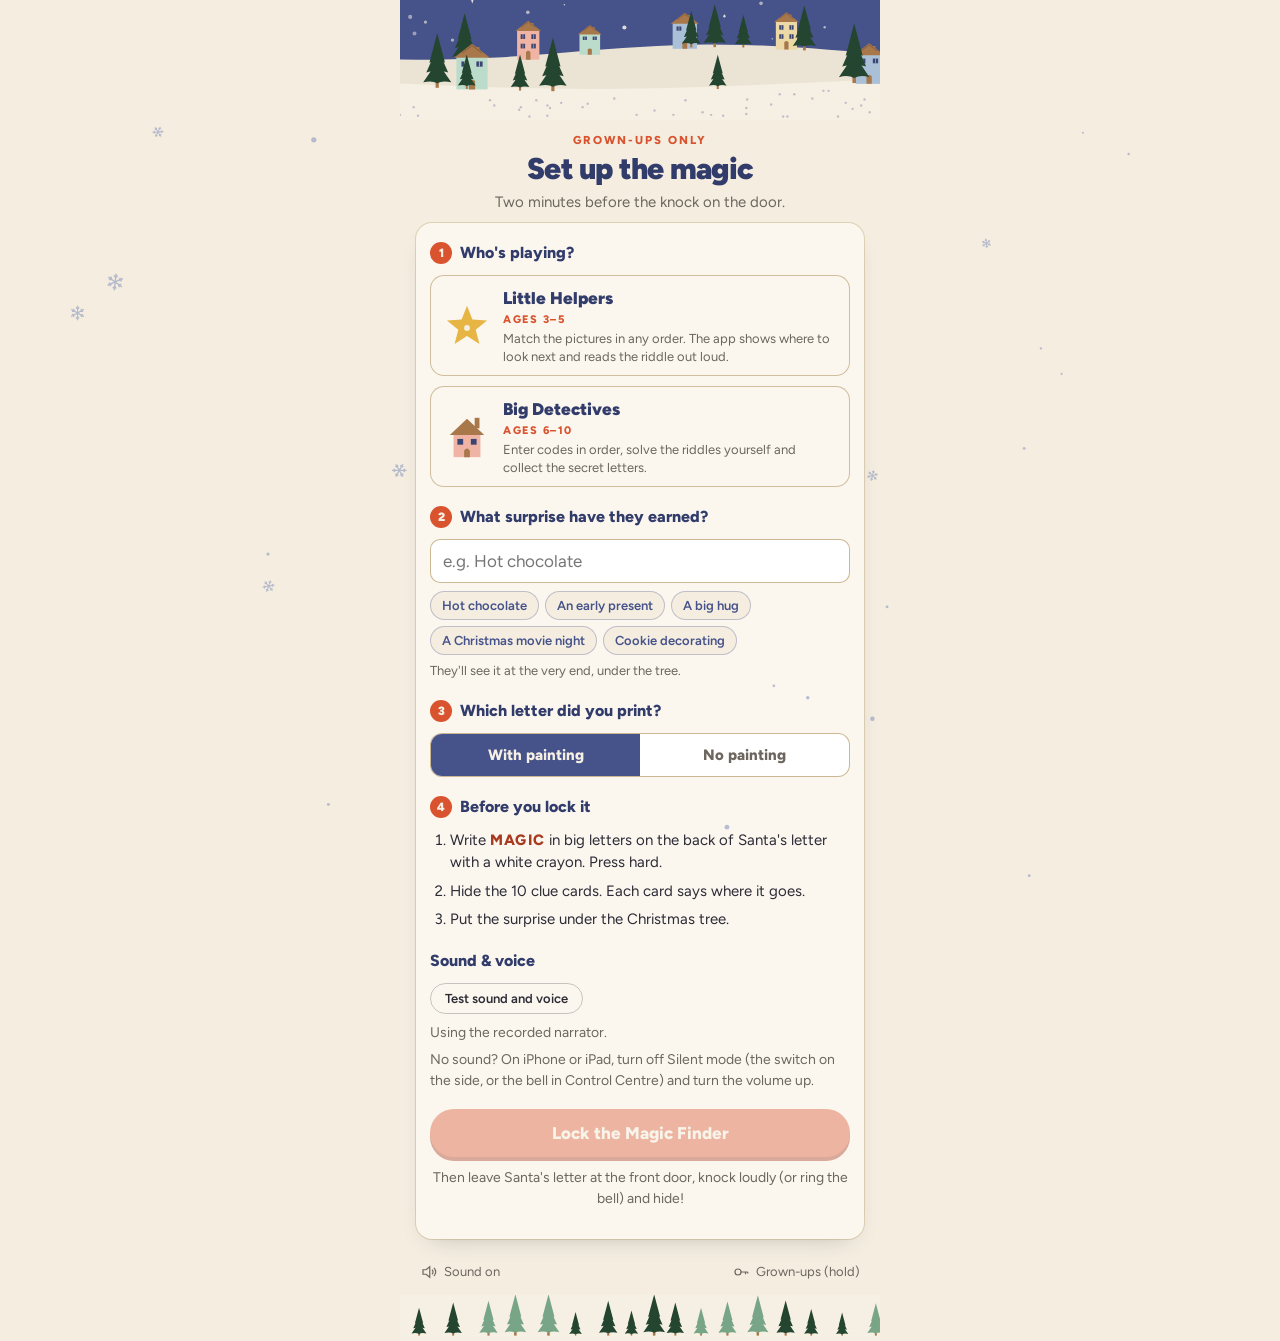
==== index.html @ da3b89fc "Halloween: update found-10 line Co-Authored-By: Claude Opus 5.5 <noreply@anthropic.com> Claude-Sessi" ====
<!doctype html>
<html lang="en">
<head>
<meta charset="utf-8">
<meta name="viewport" content="width=device-width, initial-scale=1, viewport-fit=cover">
<meta name="theme-color" content="#f6efe2">
<meta name="robots" content="noindex">
<title>Scavenger Hunt</title>
<link rel="stylesheet" href="shared/fonts.css">
<link rel="stylesheet" href="app.css?v=202610191524">
</head>
<body>
<div id="defs"></div>
<canvas id="snow" aria-hidden="true"></canvas>
<main id="app" aria-live="polite">
  <p class="loading">Warming up the magic…</p>
</main>
<script src="shared/motifs.js?v=202610191524"></script>
<script src="app.js?v=202610191524"></script>
</body>
</html>
---- shared/fonts.css ----
/* Figtree, self-hosted (SIL Open Font License) — no Google Fonts dependency */
@font-face{font-family:"Figtree";font-weight:400;font-style:normal;font-display:swap;src:url(fonts/figtree-latin-400-normal.woff2) format("woff2")}
@font-face{font-family:"Figtree";font-weight:400;font-style:italic;font-display:swap;src:url(fonts/figtree-latin-400-italic.woff2) format("woff2")}
@font-face{font-family:"Figtree";font-weight:600;font-style:normal;font-display:swap;src:url(fonts/figtree-latin-600-normal.woff2) format("woff2")}
@font-face{font-family:"Figtree";font-weight:800;font-style:normal;font-display:swap;src:url(fonts/figtree-latin-800-normal.woff2) format("woff2")}
@font-face{font-family:"Figtree";font-weight:900;font-style:normal;font-display:swap;src:url(fonts/figtree-latin-900-normal.woff2) format("woff2")}
---- app.css ----
/* Colours are injected as CSS variables by app.js from the theme palette (--paper, --navy, --red …). */
:root{
  --paper:#f4ede0;--card:#fbf7ef;--ink:#2c2b36;--ink-soft:#6c665e;--navy:#46528a;--navy-deep:#323c6b;--red:#d9532f;--red-deep:#a83a1f;
  --pine:#24452f;--sage:#78a586;--tan:#b59a66;--cream:#f6f0e4;--mustard:#e7b544;
  --font:"Figtree",ui-sans-serif,system-ui,-apple-system,"Segoe UI",sans-serif;--gutter:16px;
}
*{box-sizing:border-box;-webkit-tap-highlight-color:transparent}
html,body{margin:0;min-height:100%}
body{background:var(--paper);color:var(--ink);font-family:var(--font);font-size:17px;line-height:1.5;-webkit-font-smoothing:antialiased;overflow-x:hidden}
#snow{position:fixed;top:0;left:0;right:0;bottom:0;inset:0;width:100%;height:100%;pointer-events:none;z-index:4}
main{position:relative;z-index:1;max-width:480px;margin:0 auto;min-height:100svh;display:flex;flex-direction:column}
.loading{margin:auto;color:var(--ink-soft)}
[hidden]{display:none!important}
.center{text-align:center}
.sr{position:absolute!important;width:1px;height:1px;overflow:hidden;clip:rect(0 0 0 0)}

.hero{height:150px;line-height:0;overflow:hidden}
.hero svg,.sheet-art svg,.foot-art svg{width:100%;height:100%;display:block}
header.top{text-align:center;padding:12px var(--gutter) 0}
.eyebrow{font-weight:800;font-size:11.5px;letter-spacing:.18em;text-transform:uppercase;color:var(--red);margin:0}
h1{margin:4px 0 0;font-weight:900;font-size:30px;line-height:1.05;letter-spacing:-.025em;color:var(--navy-deep);text-wrap:balance}
.lede{margin:6px 0 0;color:var(--ink-soft);font-size:15px}
.mode-pill{appearance:none;border:1px solid rgba(70,82,138,.28);background:var(--card);color:var(--navy);font:600 12.5px var(--font);padding:5px 12px;border-radius:999px;margin-top:10px;cursor:pointer;max-width:100%}

.garland{position:relative;margin:4px var(--gutter) 0;height:84px}
.garland svg.string{position:absolute;inset:0;width:100%;height:36px}
.ornaments{position:absolute;left:0;right:0;top:0;display:grid}
.orn{display:flex;flex-direction:column;align-items:center;gap:1px}
.orn .hang{width:1.2px;background:var(--tan)}
.orn svg{width:26px;height:30px;overflow:visible}
.orn.done svg{animation:swing 2.6s ease-in-out infinite;transform-origin:50% 0}
.orn .ltr{font-weight:900;font-size:15px;height:20px;line-height:20px;color:var(--red)}
.orn:not(.done) .ltr{color:rgba(44,43,54,.32);font-size:11px;font-weight:600}
@keyframes swing{0%,100%{transform:rotate(-4deg)}50%{transform:rotate(4deg)}}

.panel{margin:10px var(--gutter) 0;padding:16px 14px 14px;background:var(--card);border-radius:16px;box-shadow:0 0 0 1px rgba(181,154,102,.35),0 10px 24px -16px rgba(44,43,54,.4);position:relative;z-index:1}
.prompt{text-align:center;font-weight:800;font-size:19px;letter-spacing:-.01em;margin:0 0 12px;color:var(--navy-deep)}
.turn-pill{display:table;margin:0 auto 10px;background:var(--navy);color:var(--cream);font-weight:800;font-size:14px;padding:6px 14px;border-radius:999px}
.slots{display:flex;justify-content:center;gap:10px;margin-bottom:16px}
.slot{width:58px;height:58px;border-radius:12px;border:2px dashed rgba(44,43,54,.2);display:grid;place-items:center;padding:6px;background:var(--paper)}
.slot.filled{border:2px solid var(--tan);background:var(--cream);animation:pop .28s cubic-bezier(.3,1.7,.6,1)}
.slot svg{width:100%;height:100%}
.slots.shake,.pw-slots.shake{animation:shake .45s}
@keyframes pop{from{transform:scale(.4)}to{transform:scale(1)}}
@keyframes shake{20%,60%{transform:translateX(-9px)}40%,80%{transform:translateX(9px)}}

.keypad{display:grid;grid-template-columns:repeat(4,1fr);gap:12px 10px}
.key{appearance:none;border:0;background:none;padding:0;cursor:pointer;display:flex;flex-direction:column;align-items:center;gap:4px;font:inherit;color:var(--ink-soft)}
.tile{width:100%;max-width:86px;aspect-ratio:1;display:grid;place-items:center;padding:12%;border-radius:16px;background:var(--cream);
  box-shadow:0 0 0 1.5px rgba(181,154,102,.55),0 4px 0 rgba(181,154,102,.45);transition:transform .1s,box-shadow .1s}
.tile svg{width:100%;height:100%}
.key:active .tile,.key.pressed .tile{transform:translateY(3px);box-shadow:0 0 0 1.5px rgba(181,154,102,.55),0 1px 0 rgba(181,154,102,.45)}
.key .nm{font-weight:600;font-size:11px;letter-spacing:.08em;text-transform:uppercase}
.key:focus-visible,.lt:focus-visible{outline:2px solid var(--red);outline-offset:3px;border-radius:14px}
.pad-actions{display:flex;justify-content:center;margin-top:14px}
.ghost{appearance:none;border:1px solid rgba(44,43,54,.25);background:transparent;border-radius:999px;padding:9px 18px;font:600 14px var(--font);color:var(--ink);cursor:pointer;display:inline-flex;align-items:center;gap:6px}
.ghost.small{padding:7px 14px;font-size:13px}
.ghost svg{width:16px;height:16px}
.ghost:disabled{opacity:.35}
.link{appearance:none;border:0;background:none;font:600 14px var(--font);color:var(--ink-soft);text-decoration:underline;cursor:pointer;display:block;margin:10px auto 0}
.msg{min-height:22px;text-align:center;margin:10px 4px 0;font-weight:600;color:var(--red-deep);font-size:15px}

.btn{appearance:none;border:0;cursor:pointer;font:800 17px var(--font);color:var(--cream);background:var(--red);padding:14px 26px;border-radius:999px;box-shadow:0 4px 0 var(--red-deep)}
.btn:active{transform:translateY(2px);box-shadow:0 2px 0 var(--red-deep)}
.btn:disabled{opacity:.4;cursor:default}
.btn.green{background:var(--pine);box-shadow:0 4px 0 #142a1c}
.btn.wide{display:block;width:100%;margin-top:18px}

footer{margin-top:auto;padding:16px var(--gutter) 6px;display:flex;justify-content:space-between;align-items:center;gap:8px}
.tiny{appearance:none;border:0;background:none;font:500 13px var(--font);color:var(--ink-soft);cursor:pointer;padding:8px 4px;display:flex;align-items:center;gap:6px;position:relative;user-select:none;-webkit-user-select:none;-webkit-touch-callout:none}
.tiny svg{width:18px;height:18px}
.hold-ring{position:absolute;left:-4px;right:-4px;bottom:2px;height:2px;background:var(--red);transform:scaleX(0);transform-origin:left}
.holding .hold-ring{transition:transform 1.8s linear;transform:scaleX(1)}
.mice-count{display:flex;align-items:center;gap:4px;font-weight:800;font-size:13px;color:var(--ink-soft)}
.mice-count svg{width:28px;height:18px}
.foot-art{height:46px;line-height:0;padding-bottom:env(safe-area-inset-bottom);background:var(--cream)}

/* Setup */
.setup-panel h3,.parent h3{display:flex;align-items:center;gap:8px;font-weight:800;font-size:16px;color:var(--navy-deep);margin:18px 0 10px}
.setup-panel h3:first-child{margin-top:2px}
.setup-panel h3 .n{display:inline-grid;place-items:center;width:22px;height:22px;border-radius:50%;background:var(--red);color:var(--cream);font-size:12px;font-weight:900}
.checklist{margin:0;padding-left:20px;font-size:15px}
.checklist li{margin-bottom:6px}
.checklist b{color:var(--red-deep);letter-spacing:.08em}

/* Lock screen */
.lock-panel{text-align:center}
.padlock{width:96px;height:104px;margin:-2px auto 4px}
.padlock svg{width:100%;height:100%;overflow:visible}
.padlock .shackle{transition:transform .6s cubic-bezier(.3,1.6,.5,1);transform-origin:86px 62px}
.padlock.open .shackle{transform:translateY(-16px) rotate(-28deg)}
.padlock.open{animation:wiggle .5s}
.lock-panel .say{margin:4px auto 10px}
.pw-slots{display:flex;justify-content:center;gap:8px;margin:16px 0 14px}
.pw-slot{width:50px;height:58px;border-radius:12px;border:2px dashed rgba(44,43,54,.22);background:var(--paper);display:grid;place-items:center;font-weight:900;font-size:30px;color:var(--navy-deep)}
.pw-slot.filled{border:2px solid var(--tan);background:var(--cream);animation:pop .28s cubic-bezier(.3,1.7,.6,1)}
.pw-slot.glow{background:var(--mustard);border-color:var(--mustard);color:var(--navy-deep);transition:background .3s}
.letters{display:grid;grid-template-columns:repeat(4,1fr);gap:10px}
.lt{appearance:none;border:0;cursor:pointer;aspect-ratio:1.1;border-radius:14px;background:var(--cream);font:900 30px var(--font);color:var(--navy-deep);
  box-shadow:0 0 0 1.5px rgba(181,154,102,.55),0 4px 0 rgba(181,154,102,.45);transition:transform .1s}
.lt:active,.lt.pressed{transform:translateY(3px);box-shadow:0 0 0 1.5px rgba(181,154,102,.55),0 1px 0 rgba(181,154,102,.45)}

/* Names */
.names-panel .say{text-align:center;margin:0 auto 12px}
.name-list{display:grid;gap:8px}
.name-row{display:flex;align-items:center;gap:10px}
.name-row span{width:28px;height:28px;border-radius:50%;background:var(--navy);color:var(--cream);display:grid;place-items:center;font-weight:900;font-size:13px;flex:none}
.name-row input,.text-in,.surprise-field input{width:100%;font:500 17px var(--font);padding:11px 12px;border-radius:10px;border:1.5px solid rgba(181,154,102,.7);background:#fff;color:var(--ink);min-width:0}
.name-row input:focus,.text-in:focus,.surprise-field input:focus{outline:2px solid var(--red);outline-offset:1px}
.names-panel #addName{margin:10px auto 0;display:flex}
.name-x{appearance:none;border:0;background:none;width:36px;height:36px;flex:none;border-radius:50%;font:600 24px/1 var(--font);color:var(--ink-soft);cursor:pointer}
.name-x:active{background:rgba(44,43,54,.08)}
.spot-hint{font-weight:800;font-size:19px;line-height:1.3;color:var(--navy-deep);margin:6px 0 0;text-wrap:balance}

/* Surprise field */
.surprise-field small{display:block;color:var(--ink-soft);font-size:13px;margin-top:6px}
.chips{display:flex;flex-wrap:wrap;gap:6px;margin-top:8px}
.chip{appearance:none;border:1px solid rgba(70,82,138,.3);background:var(--paper);color:var(--navy);font:600 13px var(--font);padding:6px 11px;border-radius:999px;cursor:pointer}
.chip:active{background:var(--navy);color:var(--cream)}

/* Sheets */
.sheet{position:fixed;top:0;left:0;right:0;bottom:0;inset:0;z-index:10;display:flex;align-items:flex-end;justify-content:center;background:rgba(50,60,107,.5);backdrop-filter:blur(2px);animation:fade .25s}
.sheet .card{width:100%;max-width:480px;max-height:94svh;overflow:auto;background:var(--paper);border-radius:20px 20px 0 0;padding:0 0 calc(22px + env(safe-area-inset-bottom));animation:rise .38s cubic-bezier(.2,1.2,.4,1);text-align:center}
.sheet-art{height:62px;line-height:0;overflow:hidden}
.sheet .inner{padding:14px 22px 0}
@keyframes fade{from{opacity:0}}
@keyframes rise{from{transform:translateY(60%)}}
.kicker{font-weight:800;text-transform:uppercase;letter-spacing:.16em;font-size:11.5px;color:var(--red);margin:0}
.sheet h2{font-weight:900;font-size:27px;line-height:1.1;letter-spacing:-.02em;margin:4px 0 8px;color:var(--navy-deep);text-wrap:balance}
.sheet h3{font-weight:800;font-size:16px;color:var(--navy-deep);margin:16px 0 8px}
.cheer{font-weight:900;font-size:22px;color:var(--red);margin:0 0 6px;letter-spacing:-.01em}
.secret{display:inline-grid;place-items:center;width:96px;height:104px;margin:4px auto;font:900 64px var(--font);color:var(--cream);background:var(--navy);border-radius:48px 48px 12px 12px;box-shadow:0 5px 0 var(--navy-deep)}
.say{font-style:italic;margin:10px auto 6px;max-width:34ch}
.note{font-size:14px;color:var(--ink-soft);margin:10px 0 16px}
.turn-next{margin:8px 0 0}
.from{font-weight:800;font-size:17px;color:var(--red);margin:0 0 12px}
.row{display:flex;gap:10px;justify-content:center;flex-wrap:wrap;align-items:center;margin-top:10px}
.riddle-box{background:var(--card);border:1.5px solid var(--red);border-radius:12px;padding:14px 16px;margin:10px auto 6px;max-width:340px}
.riddle-box p{margin:0;font-style:italic;line-height:1.45}
.next-spot{margin:12px auto 4px;background:var(--card);border-radius:16px;padding:12px;max-width:280px;box-shadow:0 0 0 1.5px rgba(181,154,102,.45)}
.spot-pic{width:150px;height:150px;margin:6px auto 0;animation:pop .5s cubic-bezier(.3,1.7,.6,1)}
.spot-pic svg{width:100%;height:100%}
.spot-name{font-weight:900;font-size:21px;color:var(--navy-deep);margin:4px 0 0}

.modes{display:grid;gap:10px;text-align:left}
.mode{appearance:none;text-align:left;display:flex;gap:12px;align-items:center;border:1.5px solid rgba(181,154,102,.6);background:var(--card);border-radius:14px;padding:10px 12px;cursor:pointer;font:inherit;color:var(--ink)}
.mode.on{border-color:var(--red);box-shadow:0 0 0 2px var(--red) inset}
.mode-ic{width:48px;height:48px;flex:none}.mode-ic svg{width:100%;height:100%}
.mode b{display:block;font-weight:900;font-size:17px;color:var(--navy-deep)}
.mode small{display:block;font-weight:800;font-size:11px;letter-spacing:.14em;text-transform:uppercase;color:var(--red)}
.mode em{display:block;font-style:normal;font-size:13px;color:var(--ink-soft);line-height:1.35;margin-top:2px}

.word,.flakes{display:flex;justify-content:center;gap:4px;margin:12px 0 8px;flex-wrap:wrap}
.word span{display:grid;place-items:center;width:30px;height:40px;font:900 22px var(--font);color:var(--cream);border-radius:15px 15px 5px 5px;animation:popin .45s cubic-bezier(.3,1.7,.6,1) backwards}
.word span:nth-child(odd){background:var(--red)}.word span:nth-child(even){background:var(--navy)}
.flakes span{width:27px;height:27px;animation:popin .45s cubic-bezier(.3,1.7,.6,1) backwards}.flakes svg{width:100%;height:100%}
@keyframes popin{from{opacity:0;transform:scale(.3)}to{opacity:1;transform:none}}

.parent{text-align:left}.parent h2,.parent .kicker{text-align:center}
.plist{list-style:none;margin:6px 0;padding:0;border-top:1px solid rgba(44,43,54,.12)}
.plist li{display:flex;align-items:center;gap:8px;padding:8px 0;border-bottom:1px solid rgba(44,43,54,.12);font-size:14px}
.plist .num{font-weight:900;font-size:15px;width:20px;color:var(--red)}
.plist .where{flex:1;min-width:0}.plist .where small{display:block;color:var(--ink-soft);font-size:12px}
.mini-code{display:flex;gap:2px}.mini-code svg{width:22px;height:22px}
.plist button{font-size:12px;padding:6px 10px}
.danger{color:var(--red-deep);border-color:rgba(168,58,31,.5)}

/* The hidden mouse */
.mouse-lane{position:absolute;z-index:6;height:96px;overflow:hidden;pointer-events:none}
.mouse{position:absolute;bottom:2px;z-index:6;width:70px;height:44px;padding:0;border:0;background:none;cursor:pointer;will-change:transform;pointer-events:auto;touch-action:manipulation}
.mouse .body,.mouse .body svg{display:block;width:70px;height:44px}
.mouse.running .body{animation:bob .16s ease-in-out infinite}
.mouse.running .legs{animation:scamper .16s steps(2) infinite}
.mouse .tail{transform-origin:12px 30px;animation:tail 1.2s ease-in-out infinite}
.mouse.caught .body{animation:hop .5s cubic-bezier(.3,1.6,.5,1)}
.mouse .squeak{position:absolute;left:50%;bottom:100%;transform:translateX(-50%) scaleX(var(--dir,1));background:#fff;color:var(--red);font:900 13px var(--font);padding:3px 8px;border-radius:999px;box-shadow:0 2px 6px rgba(0,0,0,.18);opacity:0;pointer-events:none;white-space:nowrap}
.mouse.caught .squeak{animation:squeak .9s ease-out}
.mice-count svg.mini .tail,.mice-count svg.mini .legs{animation:none}
@keyframes bob{50%{transform:translateY(-2px)}}
@keyframes scamper{to{transform:translateX(3px)}}
@keyframes tail{50%{transform:rotate(-10deg)}}
@keyframes hop{40%{transform:translateY(-16px) rotate(-8deg)}}
@keyframes squeak{0%{opacity:0;margin-bottom:0}20%{opacity:1;margin-bottom:6px}80%{opacity:1}100%{opacity:0;margin-bottom:14px}}

/* Finale: full-screen celebration */
.finale{position:fixed;top:0;left:0;right:0;bottom:0;inset:0;z-index:20;background:var(--navy);overflow-y:auto;animation:fade .4s;display:flex;flex-direction:column}
.finale .scene{height:52svh;min-height:280px;flex:none;line-height:0}
.finale .scene svg{width:100%;height:100%;display:block}
.finale .fx{position:fixed;inset:0;width:100%;height:100%;pointer-events:none;z-index:2}
.finale .fcard{position:relative;z-index:1;flex:1;margin-top:-26px;background:var(--paper);border-radius:24px 24px 0 0;text-align:center;
  padding:20px max(20px,env(safe-area-inset-left)) calc(24px + env(safe-area-inset-bottom));max-width:520px;width:100%;align-self:center}
.finale h2{font:900 29px/1.08 var(--font);letter-spacing:-.02em;color:var(--navy-deep);margin:4px 0 6px;text-wrap:balance}
.finale .say{margin:8px auto}
.gift{appearance:none;border:0;background:none;cursor:pointer;display:flex;flex-direction:column;align-items:center;gap:2px;margin:6px auto 0;font:800 14px var(--font);color:var(--red)}
.gift svg{width:120px;height:110px;overflow:visible}
.gift:not(.open) svg{animation:wiggle 1.4s ease-in-out infinite}
.gift .lid{transition:transform .6s cubic-bezier(.3,1.4,.5,1),opacity .6s;transform-origin:60px 40px}
.gift.open .lid{transform:translate(28px,-70px) rotate(28deg);opacity:0}
@keyframes wiggle{0%,100%{transform:rotate(0)}20%{transform:rotate(-6deg)}40%{transform:rotate(6deg)}60%{transform:rotate(-3deg)}}
.reveal{animation:popin .55s cubic-bezier(.3,1.7,.6,1) backwards;margin-top:-8px}
.prize{font:900 30px/1.1 var(--font);letter-spacing:-.02em;color:var(--red);margin:2px 0 4px;text-wrap:balance}
.ghost.light{margin-top:8px}
.finale .tw{animation:tw 1.6s ease-in-out infinite alternate}
.finale .bulb{animation:bulb 1.4s ease-in-out infinite alternate}
.finale .rays{animation:spin 14s linear infinite}
.finale .star{animation:pulse 1.6s ease-in-out infinite}
.finale .glow{animation:glowp 2.4s ease-in-out infinite}
@keyframes tw{from{opacity:.25}to{opacity:1}}
@keyframes bulb{from{opacity:.35}to{opacity:1}}
@keyframes spin{to{transform:rotate(360deg)}}
@keyframes pulse{0%,100%{transform:scale(1)}50%{transform:scale(1.15)}}
@keyframes glowp{0%,100%{opacity:.55}50%{opacity:1}}

/* Little Helpers reminder */
.look-by{display:flex;align-items:center;gap:10px;background:var(--paper);border:1.5px solid rgba(181,154,102,.55);border-radius:14px;padding:8px 10px;margin:0 0 12px}
.lb-pic{width:52px;height:52px;flex:none}.lb-pic svg{width:100%;height:100%}
.lb-txt{flex:1;min-width:0}.lb-txt small{display:block;font-weight:800;font-size:11px;letter-spacing:.14em;text-transform:uppercase;color:var(--red)}
.lb-txt b{font-weight:900;font-size:17px;color:var(--navy-deep)}
/* Small phones: keep the present on screen at the finale */
@media (max-height:760px){.finale .scene{height:36svh;min-height:190px}.finale h2{font-size:25px}.gift svg{width:96px;height:88px}}
/* No double-tap zoom when kids tap quickly */
button,.key,.lt{touch-action:manipulation}
@media (prefers-reduced-motion:reduce){*{animation:none!important;transition:none!important}}
@media (min-width:600px){.sheet{align-items:center}.sheet .card{border-radius:20px}}

/* two-option toggle */
.seg{display:flex;gap:0;border:1.5px solid rgba(181,154,102,.7);border-radius:12px;overflow:hidden;background:#fff}
.seg button{flex:1;appearance:none;border:0;background:none;padding:12px 8px;font:700 15px var(--font);color:var(--ink-soft);cursor:pointer}
.seg button.on{background:var(--navy);color:var(--cream)}
/* Word-based secrets (Halloween spell words) */
.spell-strip{margin:2px var(--gutter) 6px;text-align:center;font:600 14px/1.5 var(--font);color:var(--ink-soft)}
.spell-strip b{color:var(--red);font-weight:900}.spell-strip i{font-style:normal;letter-spacing:1px;opacity:.45}
.secret.is-word{width:auto;min-width:120px;padding:0 22px;height:84px;font-size:clamp(34px,10vw,48px);border-radius:42px 42px 12px 12px}
.word.spell{gap:6px;max-width:340px;margin-left:auto;margin-right:auto}
.word.spell span{width:auto;height:34px;padding:0 10px;font-size:17px;border-radius:17px 17px 5px 5px}
.spell-say{margin:2px 0 6px;font:800 17px/1.35 var(--font);color:var(--mustard)}
/* The bat (Halloween's hidden critter): wings flap instead of legs scampering */
.mouse.bat .wings{transform-origin:35px 22px;animation:flap .28s ease-in-out infinite}
.mouse.bat.running .wings{animation-duration:.16s}
@keyframes flap{0%,100%{transform:scaleY(1)}50%{transform:scaleY(.45)}}
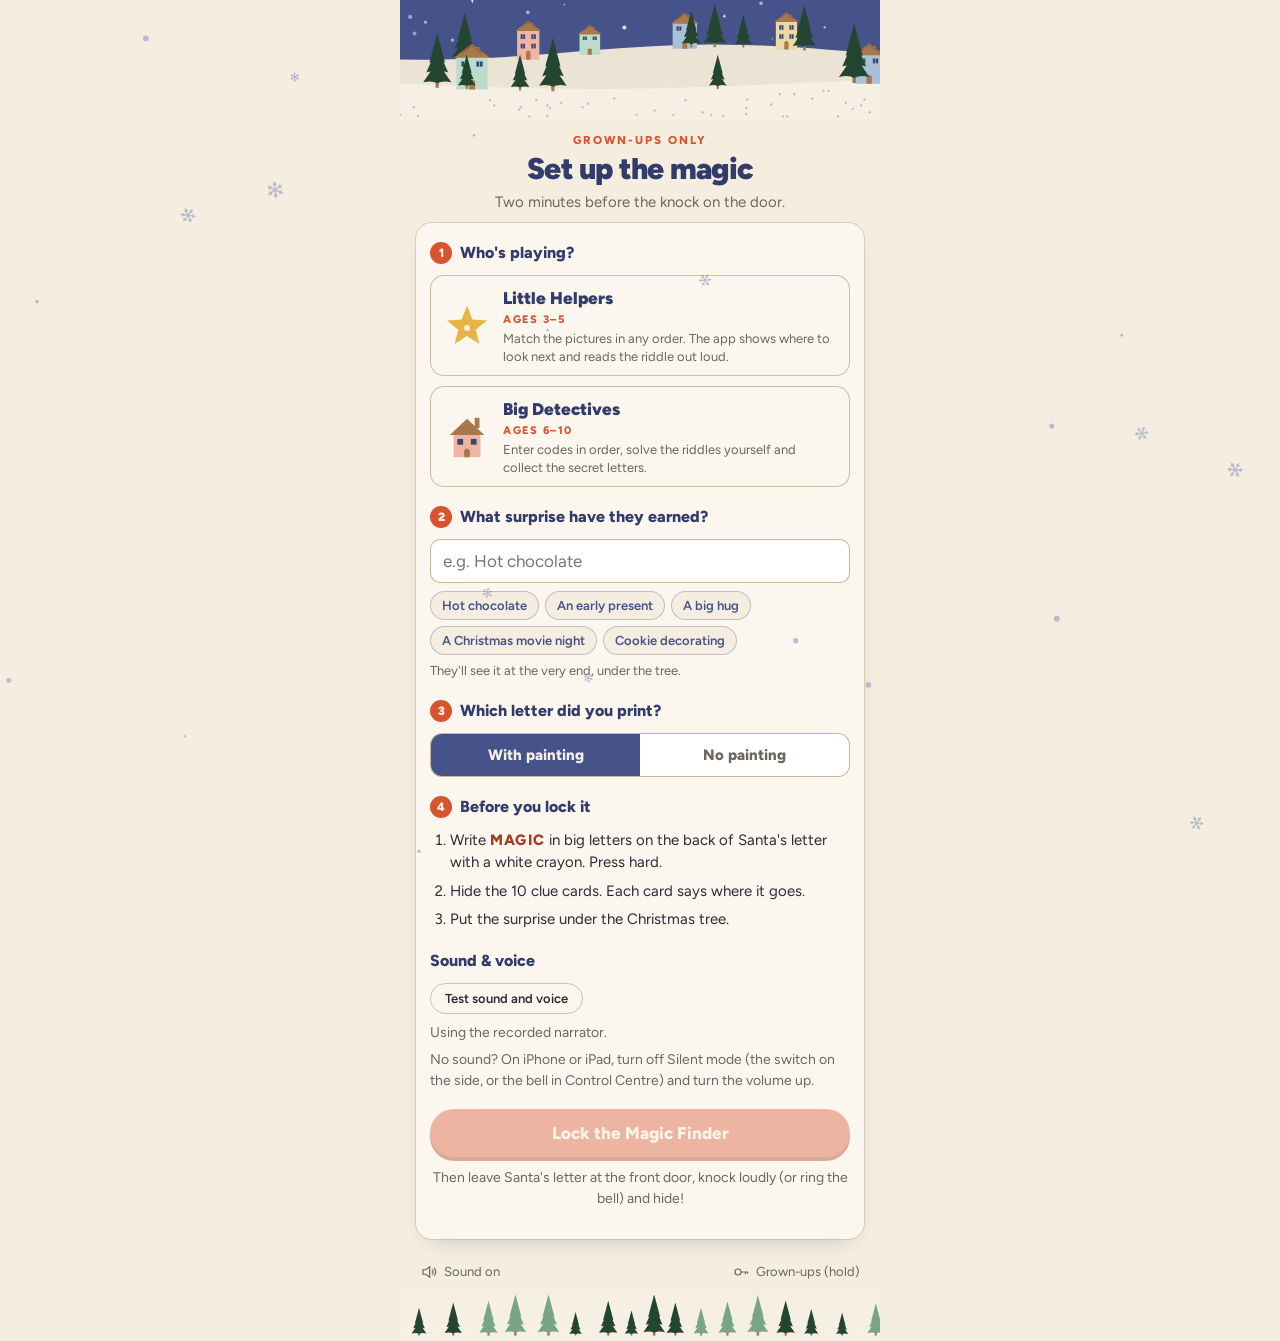
==== commit d2fbce18: "Halloween: recorded narration, meowing cat, letter wording, music link Co-Authored-By: Claude Opus 5" ====
--- a/index.html
+++ b/index.html
@@ -7,7 +7,7 @@
 <meta name="robots" content="noindex">
 <title>Scavenger Hunt</title>
 <link rel="stylesheet" href="shared/fonts.css">
-<link rel="stylesheet" href="app.css?v=202610191524">
+<link rel="stylesheet" href="app.css?v=202610191541">
 </head>
 <body>
 <div id="defs"></div>
@@ -15,7 +15,7 @@
 <main id="app" aria-live="polite">
   <p class="loading">Warming up the magic…</p>
 </main>
-<script src="shared/motifs.js?v=202610191524"></script>
-<script src="app.js?v=202610191524"></script>
+<script src="shared/motifs.js?v=202610191541"></script>
+<script src="app.js?v=202610191541"></script>
 </body>
 </html>
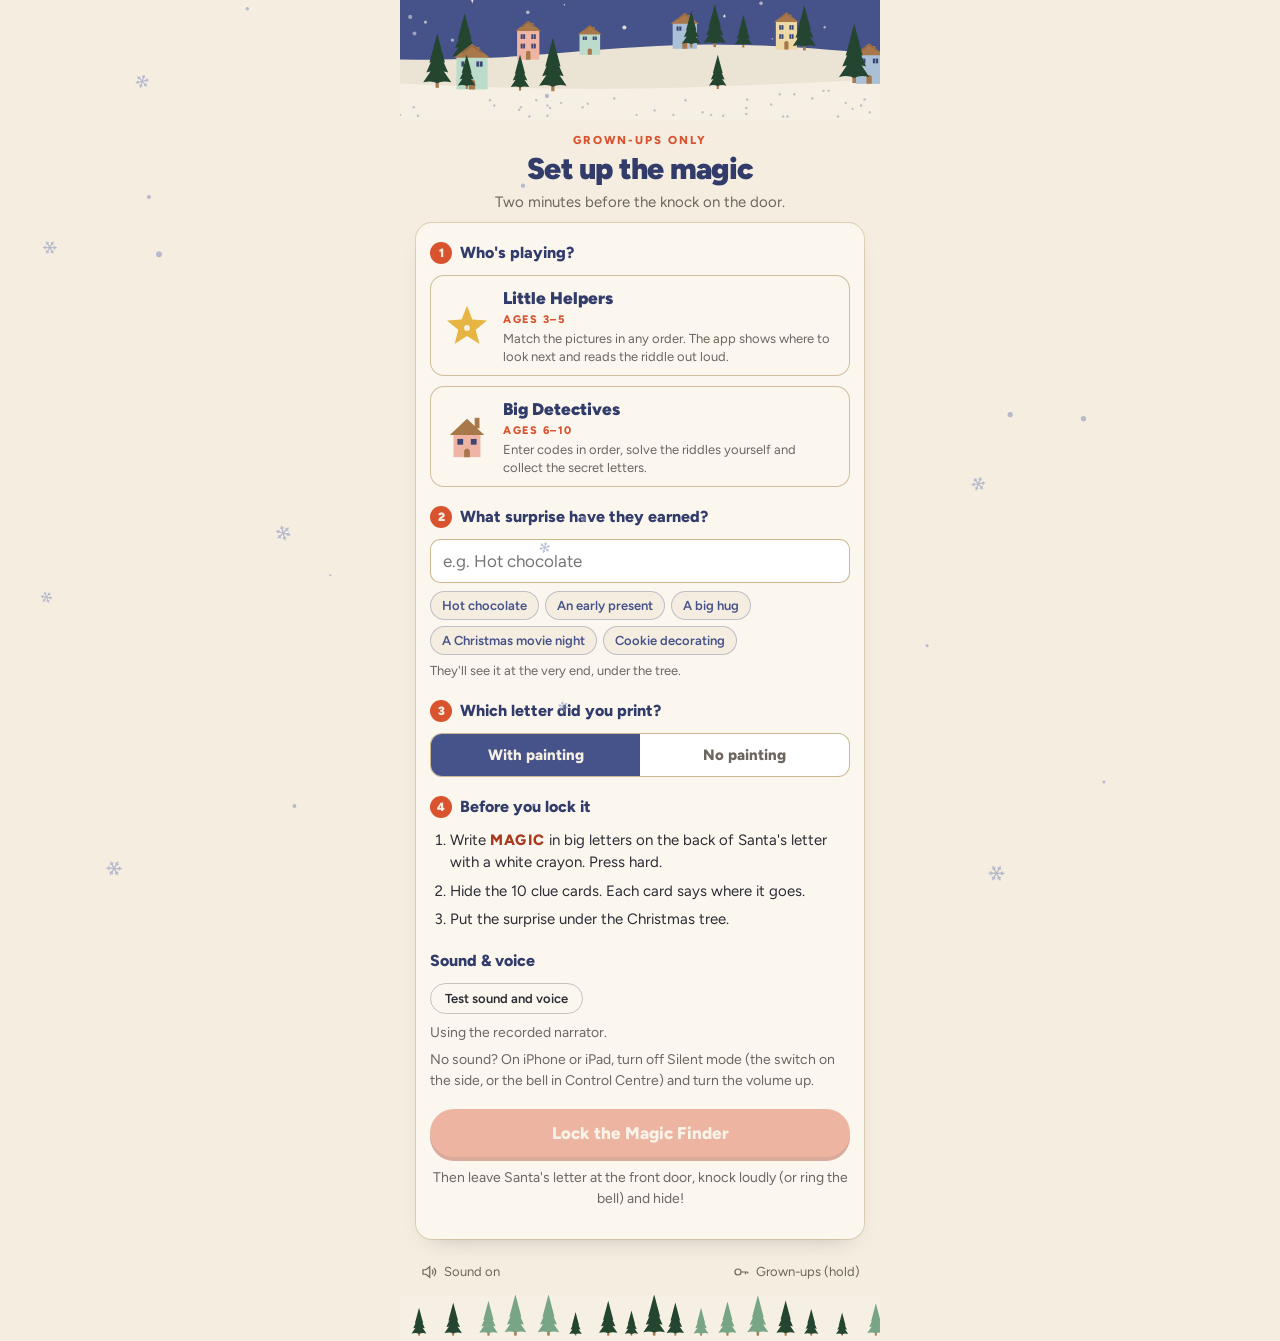
==== commit 3a6b3296: "Halloween: password is now GHOST Co-Authored-By: Claude Opus 5.5 <noreply@anthropic.com> Claude-Sess" ====
--- a/index.html
+++ b/index.html
@@ -7,7 +7,7 @@
 <meta name="robots" content="noindex">
 <title>Scavenger Hunt</title>
 <link rel="stylesheet" href="shared/fonts.css">
-<link rel="stylesheet" href="app.css?v=202610191541">
+<link rel="stylesheet" href="app.css?v=202610191604">
 </head>
 <body>
 <div id="defs"></div>
@@ -15,7 +15,7 @@
 <main id="app" aria-live="polite">
   <p class="loading">Warming up the magic…</p>
 </main>
-<script src="shared/motifs.js?v=202610191541"></script>
-<script src="app.js?v=202610191541"></script>
+<script src="shared/motifs.js?v=202610191604"></script>
+<script src="app.js?v=202610191604"></script>
 </body>
 </html>
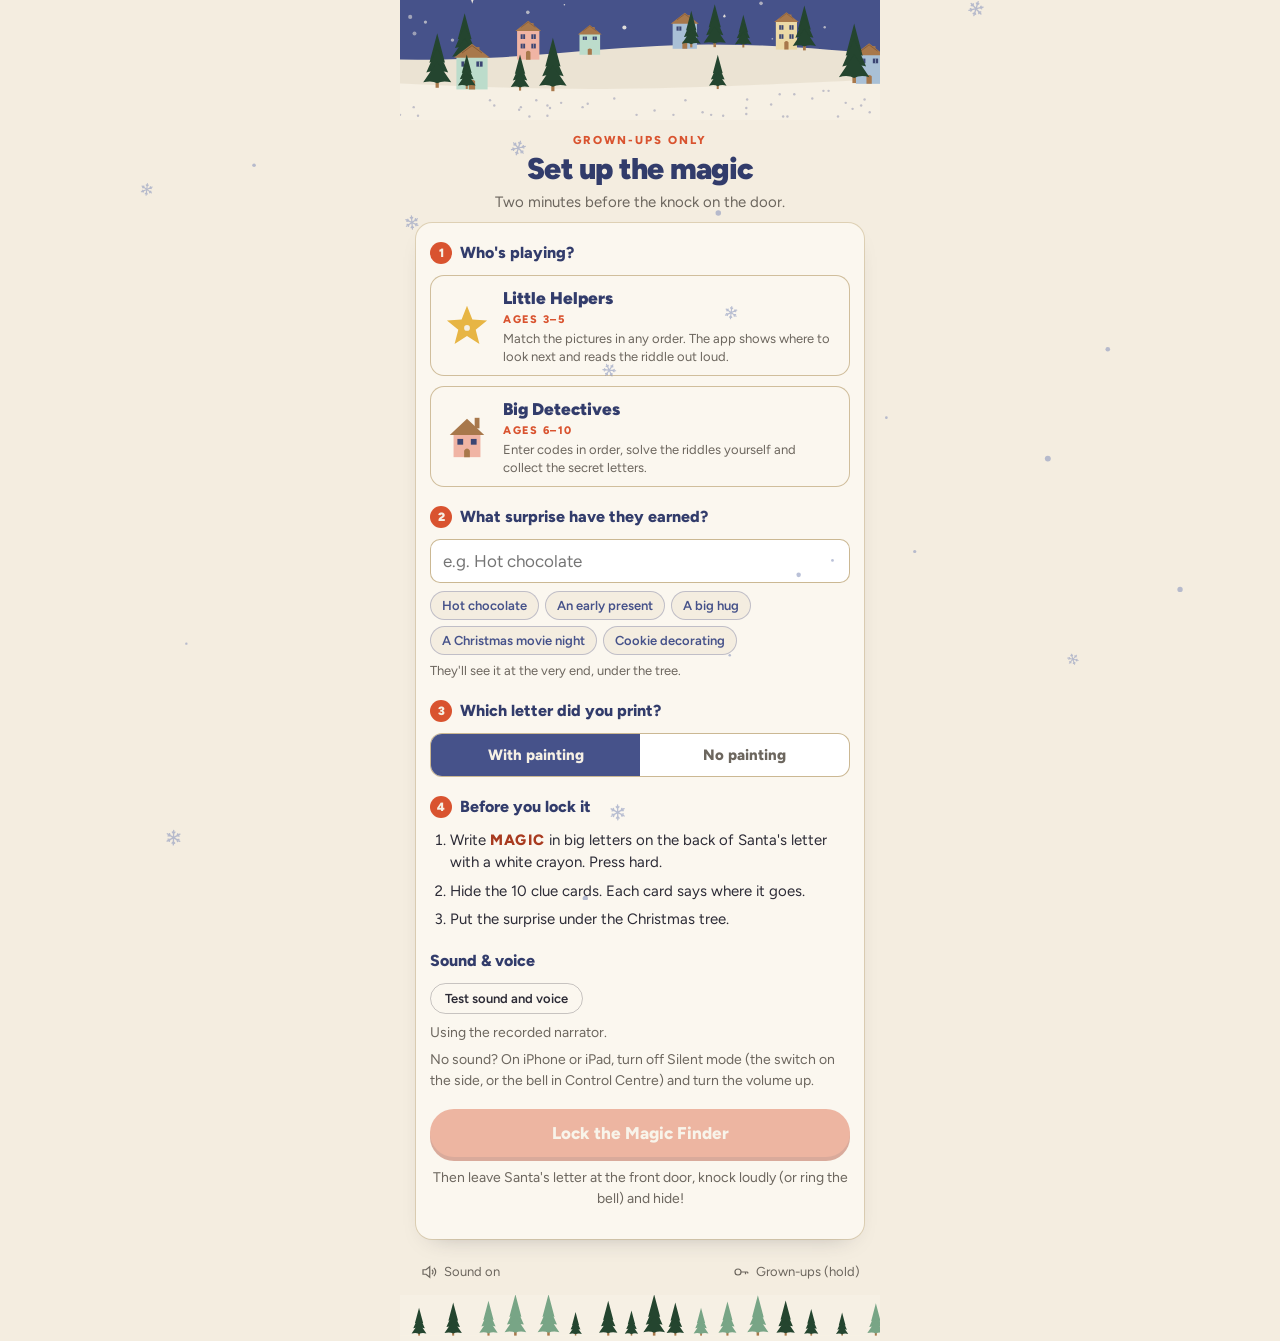
==== commit 3c64d753: "Halloween: friendlier cat icon, plain witch's hat, softer meow Co-Authored-By: Claude Opus 5.5 <nore" ====
--- a/index.html
+++ b/index.html
@@ -7,7 +7,7 @@
 <meta name="robots" content="noindex">
 <title>Scavenger Hunt</title>
 <link rel="stylesheet" href="shared/fonts.css">
-<link rel="stylesheet" href="app.css?v=202610191604">
+<link rel="stylesheet" href="app.css?v=202610191646">
 </head>
 <body>
 <div id="defs"></div>
@@ -15,7 +15,7 @@
 <main id="app" aria-live="polite">
   <p class="loading">Warming up the magic…</p>
 </main>
-<script src="shared/motifs.js?v=202610191604"></script>
-<script src="app.js?v=202610191604"></script>
+<script src="shared/motifs.js?v=202610191646"></script>
+<script src="app.js?v=202610191646"></script>
 </body>
 </html>
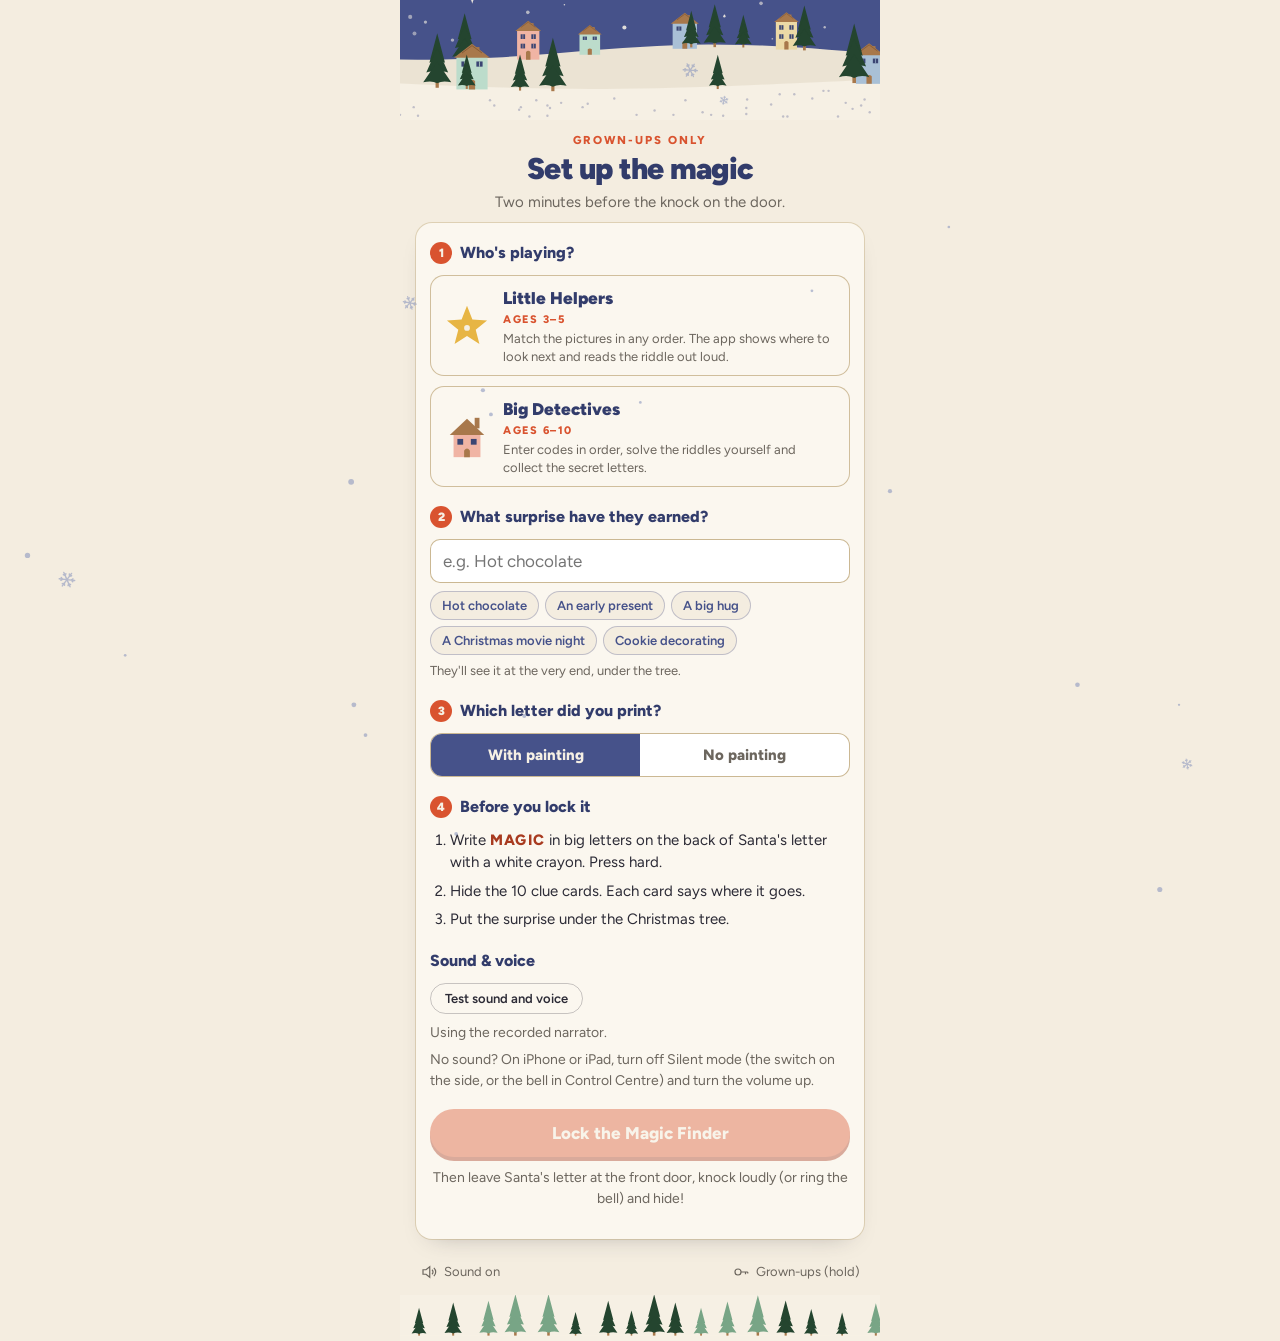
==== commit 12e9adca: "Halloween: kawaii ghost and cats Co-Authored-By: Claude Opus 5.5 <noreply@anthropic.com> Claude-Sess" ====
--- a/index.html
+++ b/index.html
@@ -7,7 +7,7 @@
 <meta name="robots" content="noindex">
 <title>Scavenger Hunt</title>
 <link rel="stylesheet" href="shared/fonts.css">
-<link rel="stylesheet" href="app.css?v=202610191646">
+<link rel="stylesheet" href="app.css?v=202610191653">
 </head>
 <body>
 <div id="defs"></div>
@@ -15,7 +15,7 @@
 <main id="app" aria-live="polite">
   <p class="loading">Warming up the magic…</p>
 </main>
-<script src="shared/motifs.js?v=202610191646"></script>
-<script src="app.js?v=202610191646"></script>
+<script src="shared/motifs.js?v=202610191653"></script>
+<script src="app.js?v=202610191653"></script>
 </body>
 </html>
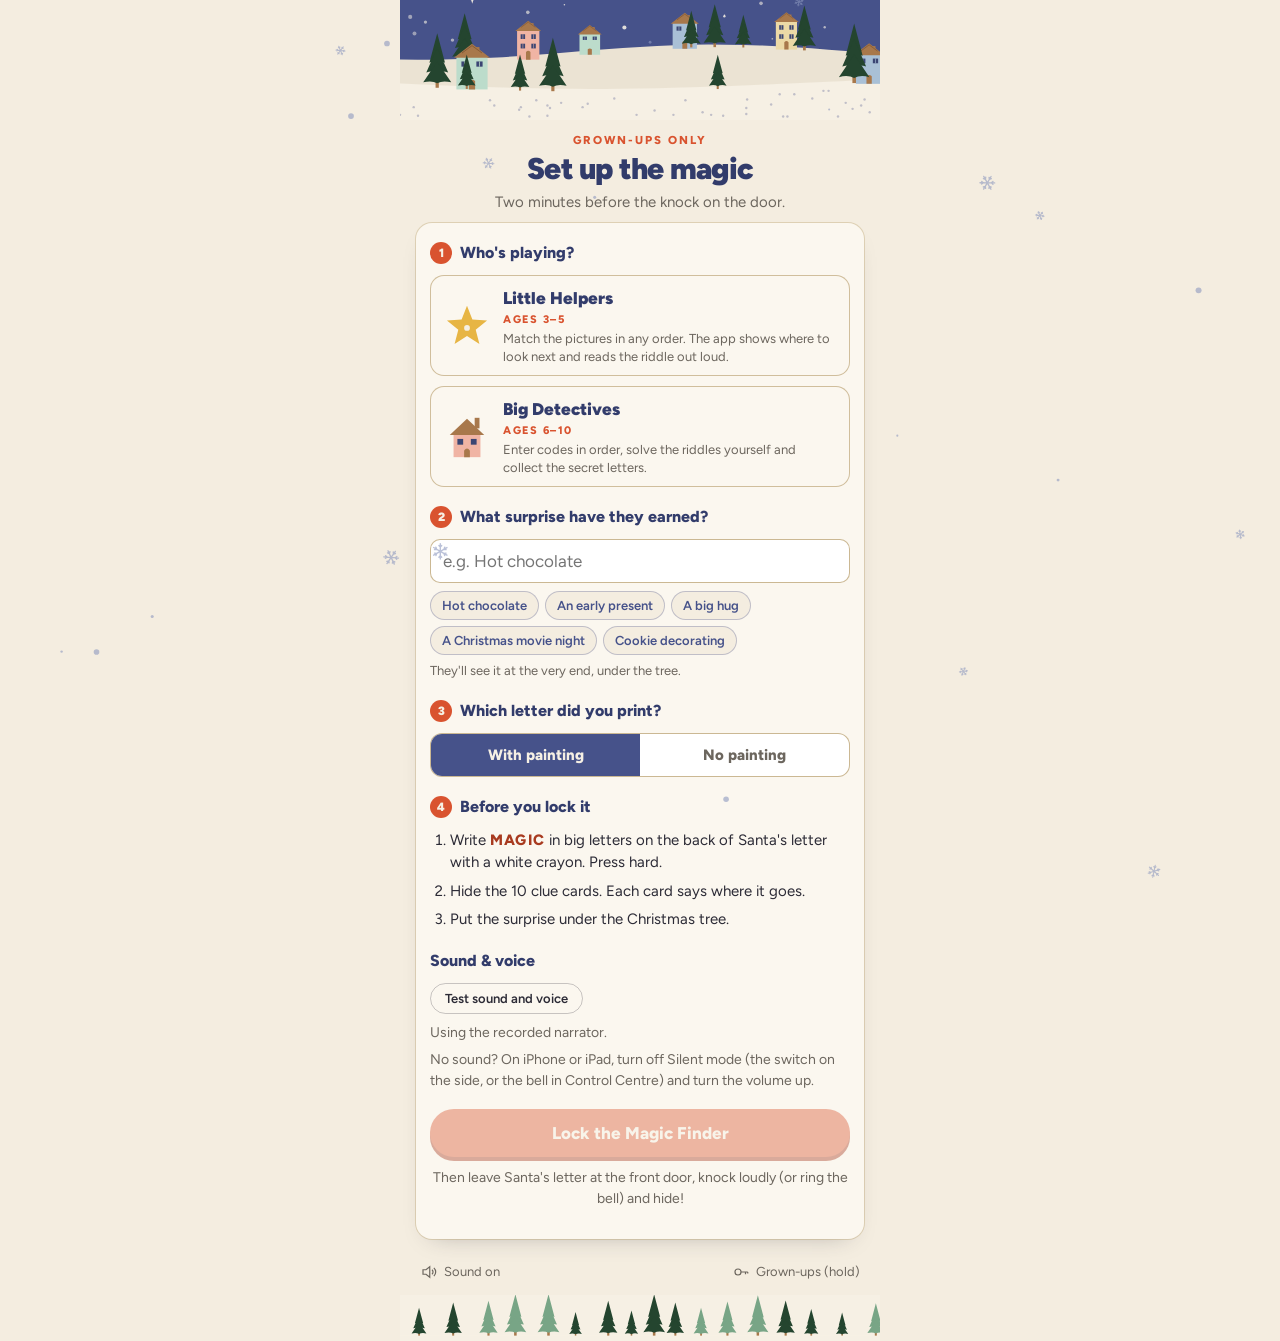
==== commit c0eeefb0: "Halloween: simple ghost and cat, recorded meow Co-Authored-By: Claude Opus 5.5 <noreply@anthropic.co" ====
--- a/index.html
+++ b/index.html
@@ -7,7 +7,7 @@
 <meta name="robots" content="noindex">
 <title>Scavenger Hunt</title>
 <link rel="stylesheet" href="shared/fonts.css">
-<link rel="stylesheet" href="app.css?v=202610191653">
+<link rel="stylesheet" href="app.css?v=202610191657">
 </head>
 <body>
 <div id="defs"></div>
@@ -15,7 +15,7 @@
 <main id="app" aria-live="polite">
   <p class="loading">Warming up the magic…</p>
 </main>
-<script src="shared/motifs.js?v=202610191653"></script>
-<script src="app.js?v=202610191653"></script>
+<script src="shared/motifs.js?v=202610191657"></script>
+<script src="app.js?v=202610191657"></script>
 </body>
 </html>
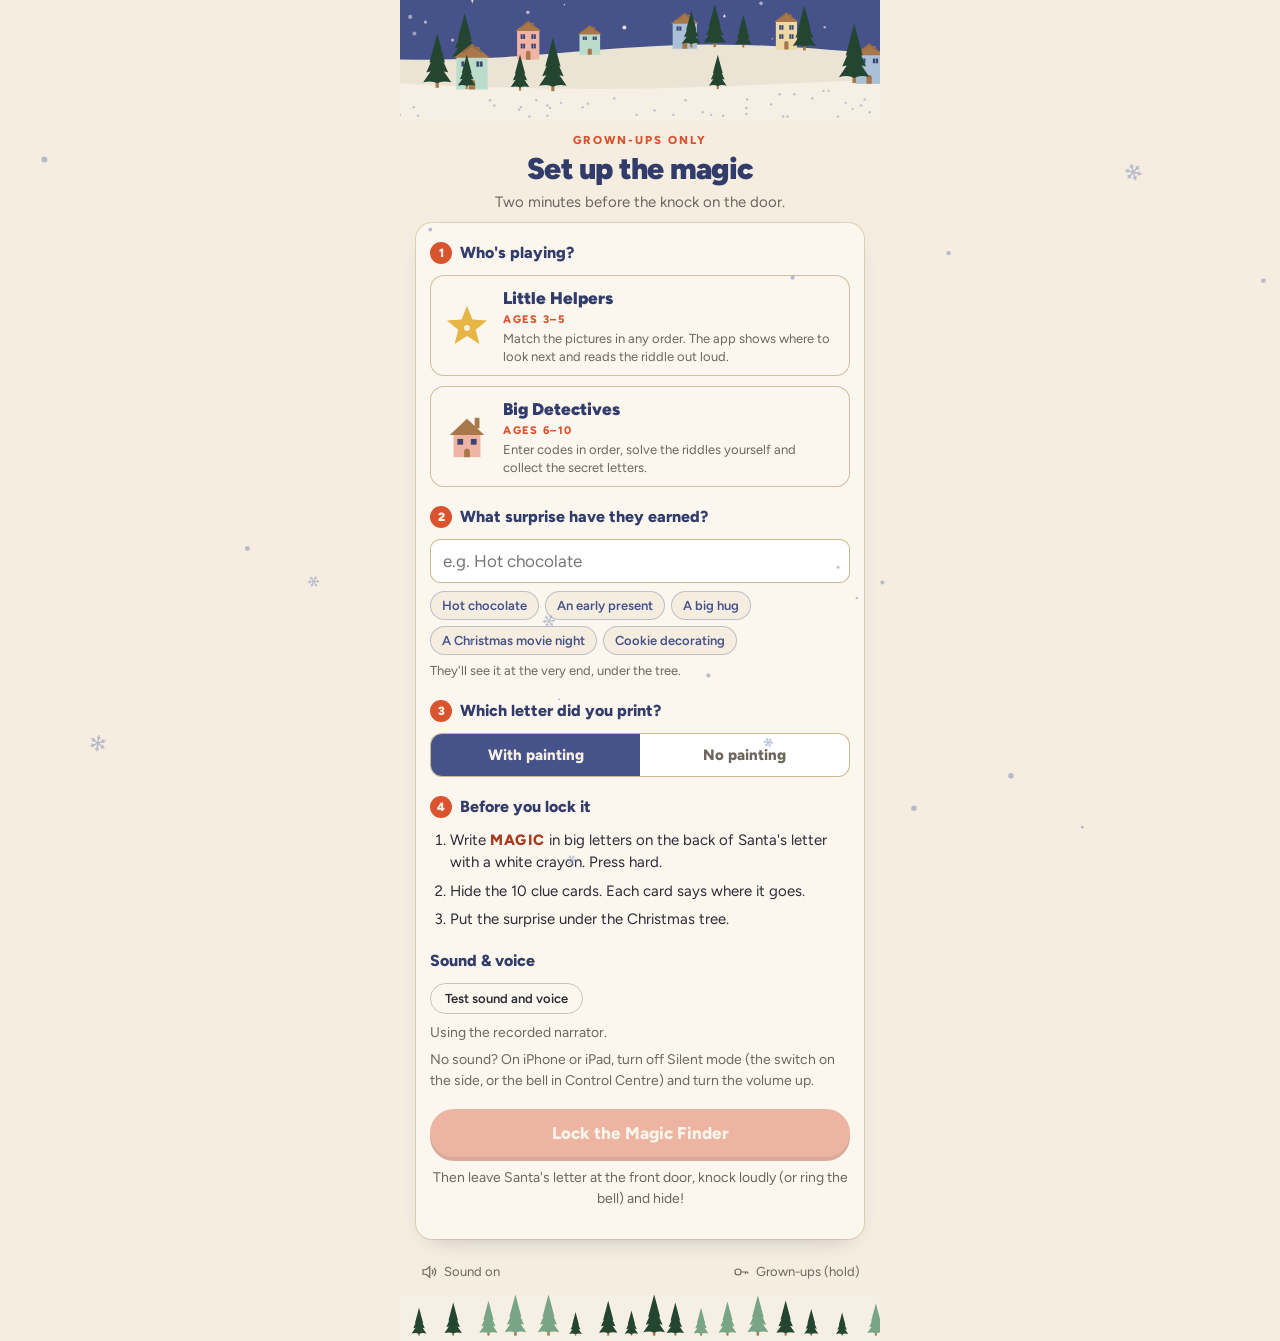
==== commit 52799601: "Let game audio mix with other apps' music on iPhone (audioSession transient) Co-Authored-By: Claude " ====
--- a/index.html
+++ b/index.html
@@ -7,7 +7,7 @@
 <meta name="robots" content="noindex">
 <title>Scavenger Hunt</title>
 <link rel="stylesheet" href="shared/fonts.css">
-<link rel="stylesheet" href="app.css?v=202610191657">
+<link rel="stylesheet" href="app.css?v=202610191702">
 </head>
 <body>
 <div id="defs"></div>
@@ -15,7 +15,7 @@
 <main id="app" aria-live="polite">
   <p class="loading">Warming up the magic…</p>
 </main>
-<script src="shared/motifs.js?v=202610191657"></script>
-<script src="app.js?v=202610191657"></script>
+<script src="shared/motifs.js?v=202610191702"></script>
+<script src="app.js?v=202610191702"></script>
 </body>
 </html>
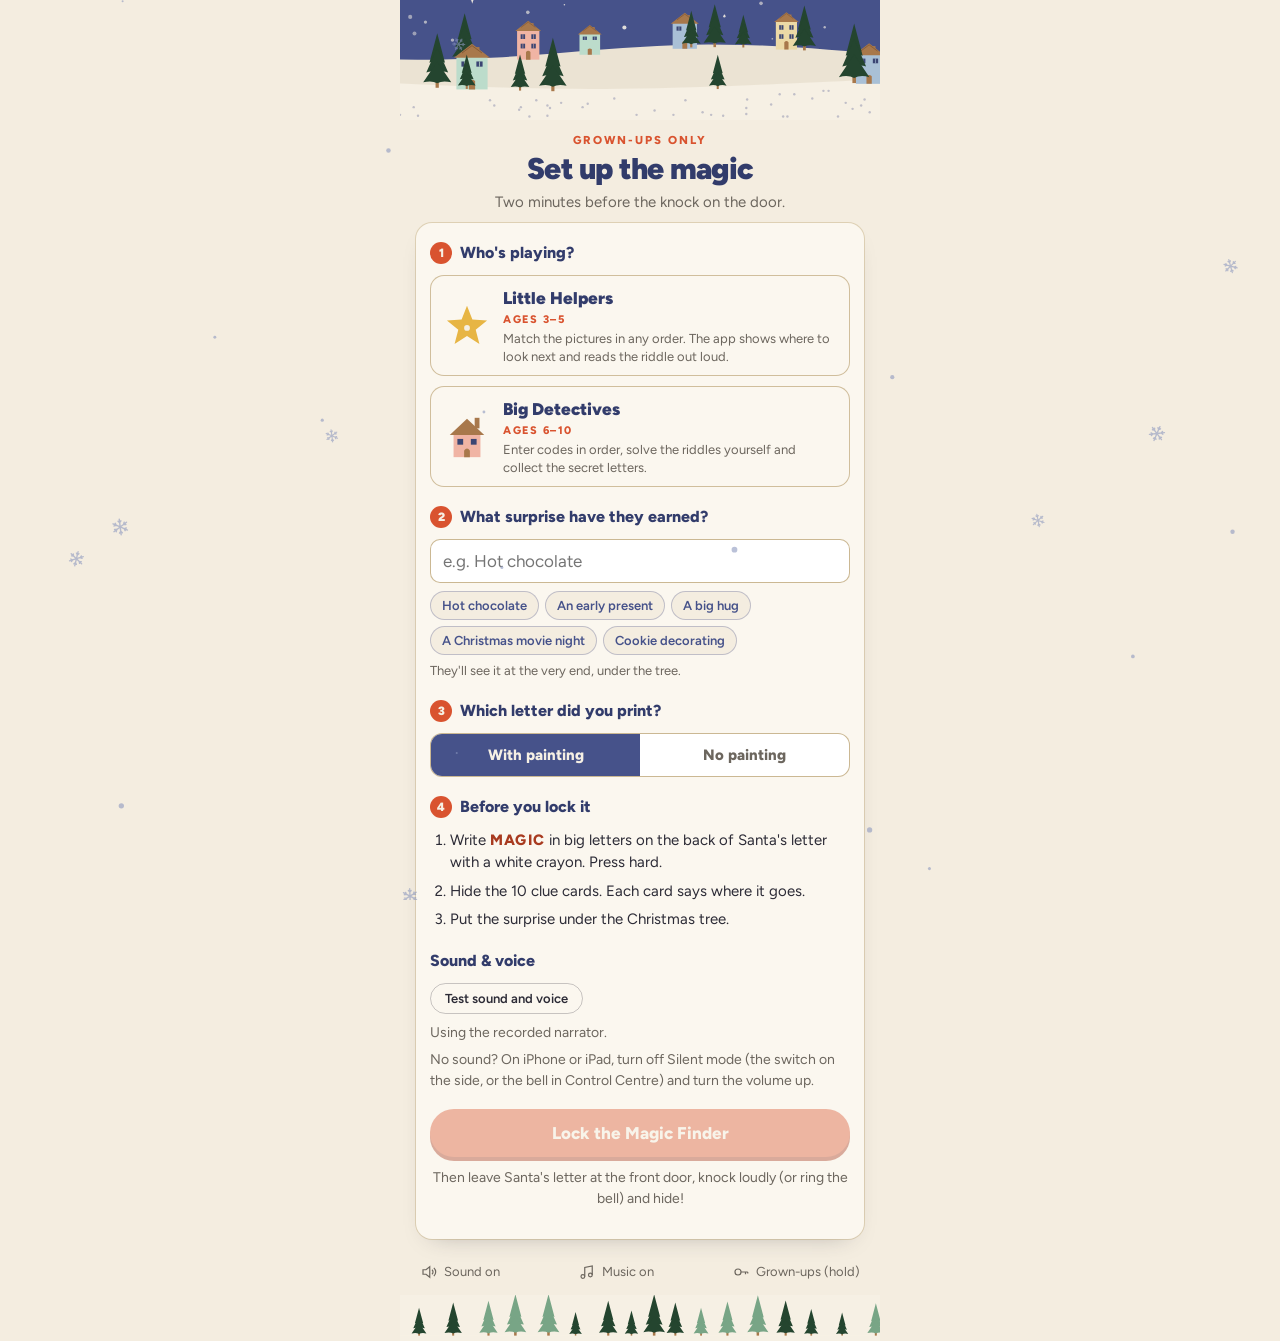
==== commit 7ab8de99: "Built-in background music (music box / celesta) that ducks under the narrator, with a Music on/off b" ====
--- a/index.html
+++ b/index.html
@@ -7,7 +7,7 @@
 <meta name="robots" content="noindex">
 <title>Scavenger Hunt</title>
 <link rel="stylesheet" href="shared/fonts.css">
-<link rel="stylesheet" href="app.css?v=202610191702">
+<link rel="stylesheet" href="app.css?v=202610191800">
 </head>
 <body>
 <div id="defs"></div>
@@ -15,7 +15,7 @@
 <main id="app" aria-live="polite">
   <p class="loading">Warming up the magic…</p>
 </main>
-<script src="shared/motifs.js?v=202610191702"></script>
-<script src="app.js?v=202610191702"></script>
+<script src="shared/motifs.js?v=202610191800"></script>
+<script src="app.js?v=202610191800"></script>
 </body>
 </html>
